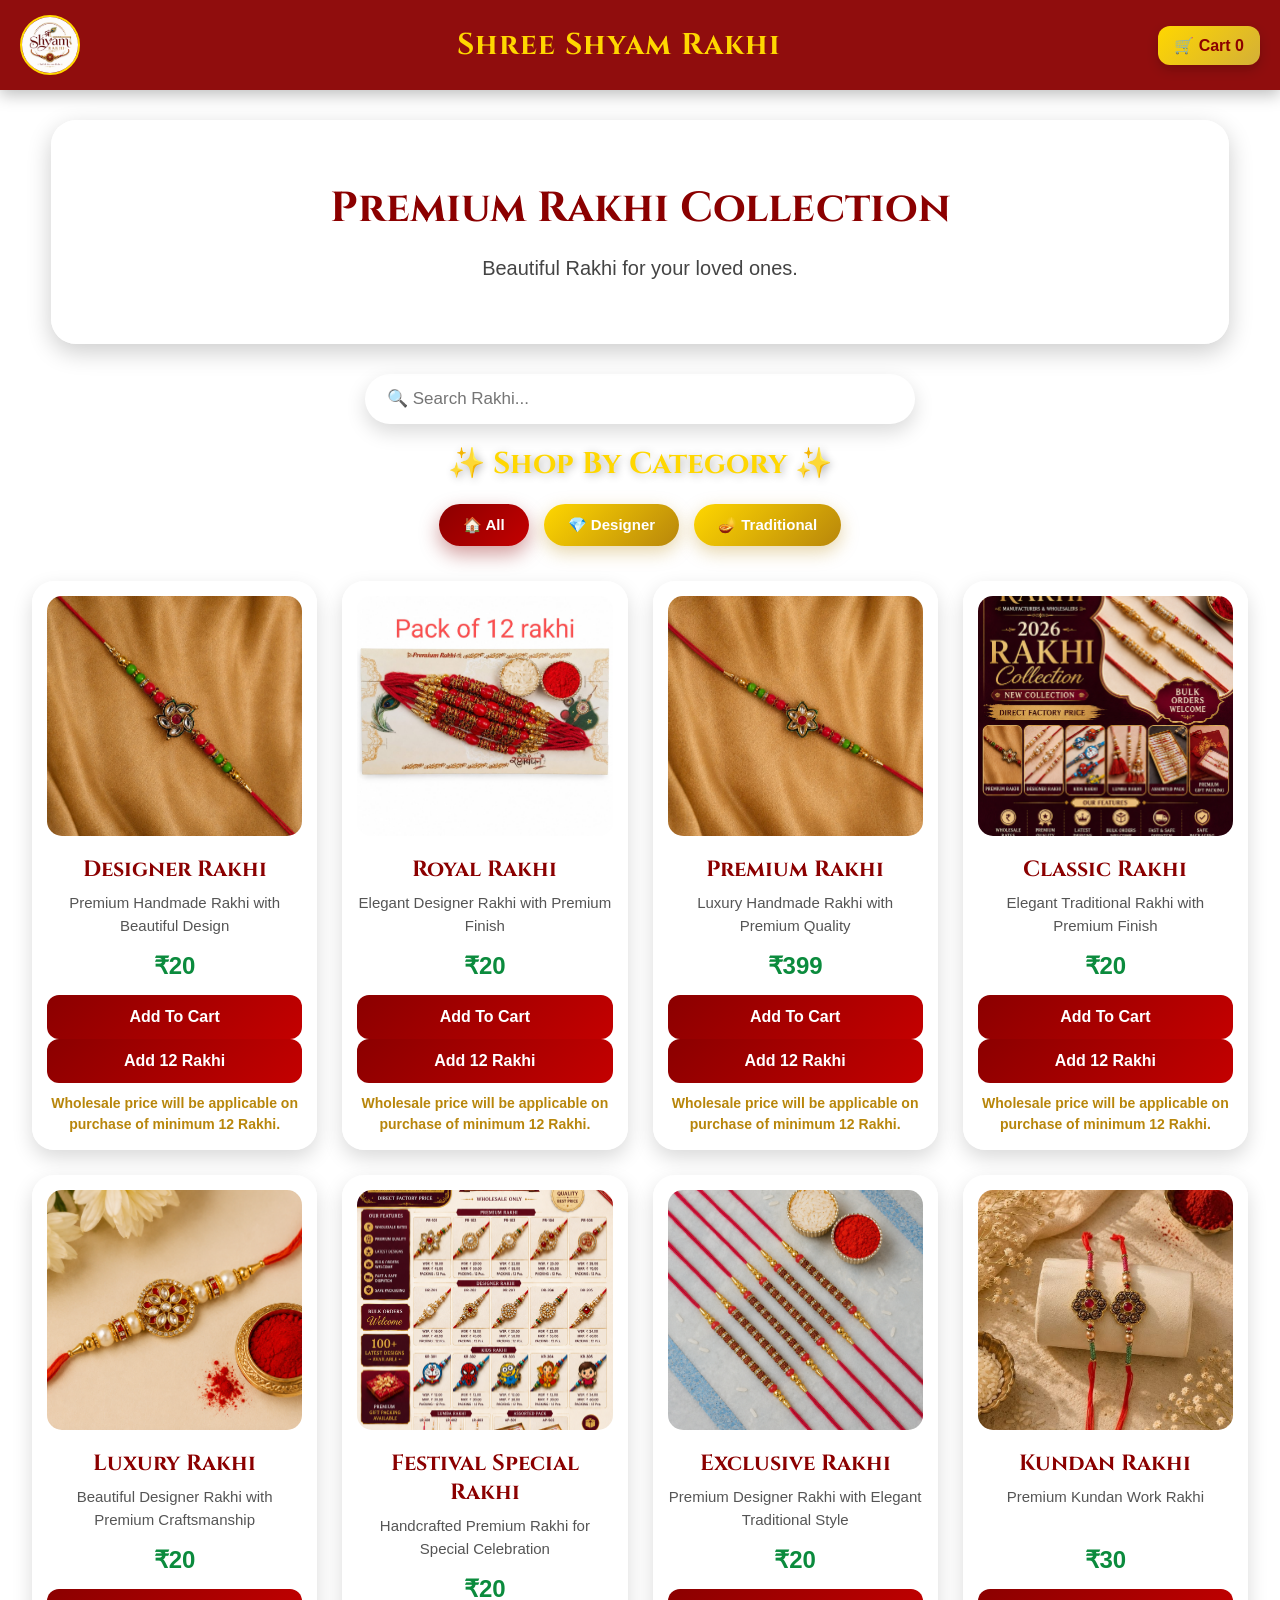
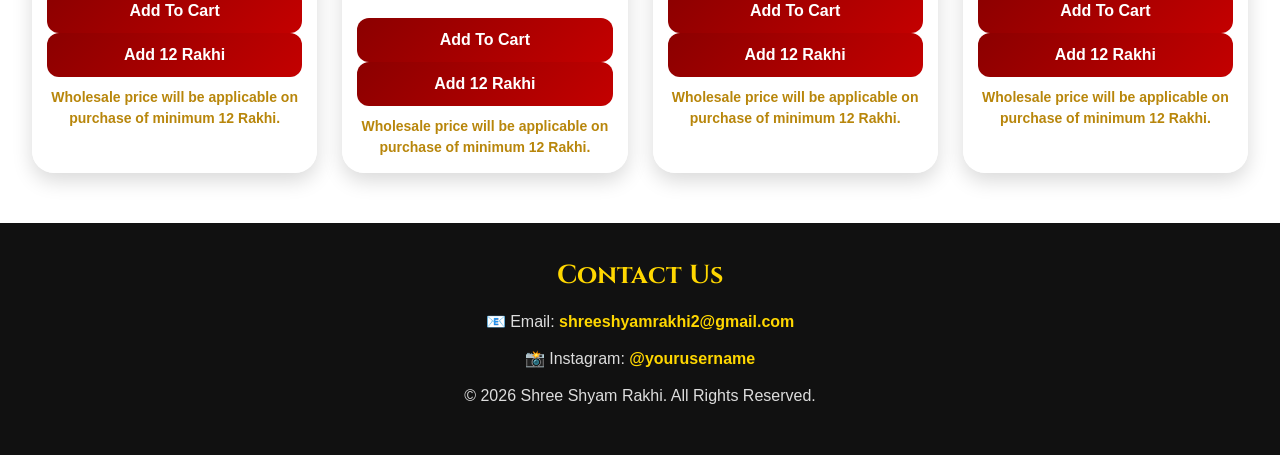
==== index.html @ b44d6405 "Update index.html" ====
<!DOCTYPE html>
<html lang="en">

<head>

<meta charset="UTF-8">
<meta name="viewport" content="width=device-width, initial-scale=1.0">

<title>Shree Shyam Rakhi</title>

<link rel="stylesheet" href="style.css">

<link href="https://fonts.googleapis.com/css2?family=Cinzel:wght@400;600;700&display=swap" rel="stylesheet">

</head>

<body>

<header>

<img class="logo" src="logo.png" alt="Logo">

<h1>Shree Shyam Rakhi</h1>

<a href="cart.html">
🛒 Cart <span id="cartCount">0</span>
</a>

</header>

<section class="hero">

<h2>Premium Rakhi Collection</h2>

<p>Beautiful Rakhi for your loved ones.</p>

</section>

<section class="search-section">

<input
type="text"
id="searchInput"
placeholder="🔍 Search Rakhi..."
onkeyup="searchProducts()"
>

</section>

<!-- CATEGORY MENU -->

<section class="category-section">

<h2 class="category-title">✨ Shop By Category ✨</h2>

<div class="category-buttons">

<button onclick="filterProducts('all')" class="active">
🏠 All
</button>

<button onclick="filterProducts('designer')">
💎 Designer
</button>

<button onclick="filterProducts('traditional')">
🪔 Traditional
</button>

</div>

</section>

<section id="products">

<!-- Product 1 -->

<div class="product" data-category="designer">

<a href="product.html?id=1">
<img src="rakhi1.jpg" alt="Designer Rakhi">
</a>

<h3>Designer Rakhi</h3>

<p>Premium Handmade Rakhi with Beautiful Design</p>

<h4>₹20</h4>

<button onclick="addToCart('Designer Rakhi',20,'rakhi1.jpg')">
Add To Cart
</button>

<button onclick="add12ToCart('Designer Rakhi',20,'rakhi1.jpg')">
Add 12 Rakhi
</button>

<p class="wholesale-text">
Wholesale price will be applicable on purchase of minimum 12 Rakhi.
</p>

</div>

<!-- Product 2 -->

<div class="product" data-category="designer">

<a href="product.html?id=2">
<img src="rakhi2.jpg" alt="Royal Rakhi">
</a>

<h3>Royal Rakhi</h3>

<p>Elegant Designer Rakhi with Premium Finish</p>

<h4>₹20</h4>

<button onclick="addToCart('Royal Rakhi',20,'rakhi2.jpg')">
Add To Cart
</button>

<button onclick="add12ToCart('Royal Rakhi',20,'rakhi2.jpg')">
Add 12 Rakhi
</button>

<p class="wholesale-text">
Wholesale price will be applicable on purchase of minimum 12 Rakhi.
</p>

</div>

<!-- Product 3 -->

<div class="product" data-category="designer">

<a href="product.html?id=3">
<img src="rakhi3.jpg" alt="Premium Rakhi">
</a>

<h3>Premium Rakhi</h3>

<p>Luxury Handmade Rakhi with Premium Quality</p>

<h4>₹399</h4>

<button onclick="addToCart('Premium Rakhi',399,'rakhi3.jpg')">
Add To Cart
</button>

<button onclick="add12ToCart('Premium Rakhi',399,'rakhi3.jpg')">
Add 12 Rakhi
</button>

<p class="wholesale-text">
Wholesale price will be applicable on purchase of minimum 12 Rakhi.
</p>

</div>

<!-- Product 4 -->

<div class="product" data-category="traditional">

<a href="product.html?id=4">
<img src="rakhi4.jpg" alt="Classic Rakhi">
</a>

<h3>Classic Rakhi</h3>

<p>Elegant Traditional Rakhi with Premium Finish</p>

<h4>₹20</h4>

<button onclick="addToCart('Classic Rakhi',20,'rakhi4.jpg')">
Add To Cart
</button>

<button onclick="add12ToCart('Classic Rakhi',20,'rakhi4.jpg')">
Add 12 Rakhi
</button>

<p class="wholesale-text">
Wholesale price will be applicable on purchase of minimum 12 Rakhi.
</p>

</div>
<!-- Product 5 -->

<div class="product" data-category="designer">

<a href="product.html?id=5">
<img src="rakhi5.jpg" alt="Luxury Rakhi">
</a>

<h3>Luxury Rakhi</h3>

<p>Beautiful Designer Rakhi with Premium Craftsmanship</p>

<h4>₹20</h4>

<button onclick="addToCart('Luxury Rakhi',20,'rakhi5.jpg')">
Add To Cart
</button>

<button onclick="add12ToCart('Luxury Rakhi',20,'rakhi5.jpg')">
Add 12 Rakhi
</button>

<p class="wholesale-text">
Wholesale price will be applicable on purchase of minimum 12 Rakhi.
</p>

</div>

<!-- Product 6 -->

<div class="product" data-category="designer">

<a href="product.html?id=6">
<img src="rakhi6.jpg" alt="Festival Special Rakhi">
</a>

<h3>Festival Special Rakhi</h3>

<p>Handcrafted Premium Rakhi for Special Celebration</p>

<h4>₹20</h4>

<button onclick="addToCart('Festival Special Rakhi',20,'rakhi6.jpg')">
Add To Cart
</button>

<button onclick="add12ToCart('Festival Special Rakhi',20,'rakhi6.jpg')">
Add 12 Rakhi
</button>

<p class="wholesale-text">
Wholesale price will be applicable on purchase of minimum 12 Rakhi.
</p>

</div>

<!-- Product 7 -->

<div class="product" data-category="designer">

<a href="product.html?id=7">
<img src="rakhi7.jpg" alt="Exclusive Rakhi">
</a>

<h3>Exclusive Rakhi</h3>

<p>Premium Designer Rakhi with Elegant Traditional Style</p>

<h4>₹20</h4>

<button onclick="addToCart('Exclusive Rakhi',20,'rakhi7.jpg')">
Add To Cart
</button>

<button onclick="add12ToCart('Exclusive Rakhi',20,'rakhi7.jpg')">
Add 12 Rakhi
</button>

<p class="wholesale-text">
Wholesale price will be applicable on purchase of minimum 12 Rakhi.
</p>

</div>

<!-- Product 8 -->

<div class="product" data-category="traditional">

<a href="product.html?id=14">
<img src="kundanrakhi.jpg" alt="Kundan Rakhi">
</a>

<h3>Kundan Rakhi</h3>

<p>Premium Kundan Work Rakhi</p>

<h4>₹30</h4>

<button onclick="addToCart('Kundan Rakhi',30,'kundanrakhi.jpg')">
Add To Cart
</button>

<button onclick="add12ToCart('Kundan Rakhi',30,'kundanrakhi.jpg')">
Add 12 Rakhi
</button>

<p class="wholesale-text">
Wholesale price will be applicable on purchase of minimum 12 Rakhi.
</p>

</div>

</section>

<script src="script.js"></script>

<button id="scrollTopBtn" onclick="scrollToTop()">
⬆
</button>

<footer>

<h3>Contact Us</h3>

<p>
📧 Email:
<a href="mailto:shreeshyamrakhi2@gmail.com">
shreeshyamrakhi2@gmail.com
</a>
</p>

<p>
📸 Instagram:
<a href="https://instagram.com/yourusername" target="_blank">
@yourusername
</a>
</p>

<p>
© 2026 Shree Shyam Rakhi. All Rights Reserved.
</p>

</footer>

</body>
</html>
---- style.css ----
/* ==========================================
   GOOGLE FONT & BODY
========================================== */

*{
    margin:0;
    padding:0;
    box-sizing:border-box;
}

html{
    scroll-behavior:smooth;
}

body{
    font-family:Arial, sans-serif;
    background:url("images/products/shyam_rakhi_background.png") no-repeat center center fixed;
    background-size:cover;
    color:#222;
}

/* ==========================================
   HEADER
========================================== */

header{
    display:flex;
    justify-content:space-between;
    align-items:center;
    padding:15px 20px;
    background:rgba(139,0,0,0.95);
    position: relative;
    top:0;
    z-index:1000;
    box-shadow:0 5px 15px rgba(0,0,0,.25);
}

.logo{
    width:60px;
    height:60px;
    border-radius:50%;
    object-fit:cover;
    border:2px solid #FFD700;
}

header h1{
    font-family:'Cinzel',serif;
    color:#FFD700;
    font-size:30px;
    letter-spacing:1px;
    text-align:center;
    flex:1;
}

header a{
    text-decoration:none;
    background:linear-gradient(135deg,#FFD700,#d4af37);
    color:#8B0000;
    padding:10px 16px;
    border-radius:12px;
    font-weight:bold;
    transition:.3s;
    box-shadow:0 5px 12px rgba(0,0,0,.2);
}

header a:hover{
    transform:translateY(-2px);
    background:linear-gradient(135deg,#ffe55c,#b8860b);
}

/* ==========================================
   HERO SECTION
========================================== */

.hero{
    width:92%;
    max-width:1200px;
    margin:30px auto;
    padding:60px 20px;
    text-align:center;
    background:rgba(255,255,255,.82);
    backdrop-filter:blur(8px);
    border-radius:25px;
    box-shadow:0 8px 25px rgba(0,0,0,.2);
}

.hero h2{
    font-family:'Cinzel',serif;
    font-size:42px;
    color:#8B0000;
    margin-bottom:15px;
}

.hero p{
    font-size:20px;
    color:#444;
    line-height:1.6;
}
/* ==========================================
   SEARCH BAR
========================================== */

.search-section{
    width:100%;
    display:flex;
    justify-content:center;
    margin:30px 0 20px;
    padding:0 15px;
}

#searchInput{
    width:100%;
    max-width:550px;
    padding:15px 22px;
    border:none;
    border-radius:50px;
    font-size:17px;
    outline:none;
    background:#fff;
    color:#333;
    box-shadow:0 8px 20px rgba(0,0,0,.15);
    transition:.3s;
}

#searchInput:focus{
    box-shadow:0 10px 25px rgba(184,134,11,.4);
    border:2px solid #b8860b;
}

/* ==========================================
   PREMIUM CATEGORY MENU
========================================== */

.category-section{
    width:100%;
    text-align:center;
    margin:15px auto 35px;
    padding:0 15px;
}

.category-title{
    font-family:'Cinzel',serif;
    color:#FFD700;
    font-size:30px;
    margin-bottom:20px;
    text-shadow:2px 2px 8px rgba(0,0,0,.3);
}

.category-buttons{
    display:flex;
    justify-content:center;
    flex-wrap:wrap;
    gap:15px;
}

.category-buttons button{

    padding:12px 24px;
    border:none;
    border-radius:40px;
    cursor:pointer;

    background:linear-gradient(135deg,#FFD700,#B8860B);

    color:#fff;
    font-size:15px;
    font-weight:bold;

    transition:.3s;

    box-shadow:0 6px 18px rgba(184,134,11,.35);

}

.category-buttons button:hover{

    transform:translateY(-4px) scale(1.05);

    background:linear-gradient(135deg,#ffcb05,#996515);

}

.category-buttons button.active{

    background:linear-gradient(135deg,#8B0000,#c40000);

    color:#fff;

    box-shadow:0 8px 20px rgba(139,0,0,.4);

}
/* ==========================================
   PRODUCTS SECTION
========================================== */

#products{
    width:95%;
    max-width:1400px;
    margin:0 auto 40px;
    display:grid;
    grid-template-columns:repeat(auto-fit,minmax(260px,1fr));
    gap:25px;
}

.product{
    background:rgba(255,255,255,.95);
    border-radius:22px;
    overflow:hidden;
    text-align:center;
    box-shadow:0 8px 20px rgba(0,0,0,.15);
    transition:.35s;
    padding:15px;
}

.product:hover{
    transform:translateY(-8px);
    box-shadow:0 15px 30px rgba(0,0,0,.25);
}

.product img{
    width:100%;
    height:240px;
    object-fit:cover;
    border-radius:15px;
    transition:.35s;
}

.product:hover img{
    transform:scale(1.05);
}

.product h3{
    margin:15px 0 8px;
    color:#8B0000;
    font-size:22px;
    font-family:'Cinzel',serif;
}

.product p{
    color:#555;
    font-size:15px;
    line-height:1.5;
    min-height:45px;
}

.product h4{
    margin:15px 0;
    color:#0b8b3d;
    font-size:24px;
    font-weight:bold;
}

.product button{
    width:100%;
    padding:13px;
    border:none;
    border-radius:12px;
    cursor:pointer;
    font-size:16px;
    font-weight:bold;
    color:#fff;
    background:linear-gradient(135deg,#8B0000,#c40000);
    transition:.3s;
}

.product button:hover{
    background:linear-gradient(135deg,#b30000,#ff1a1a);
    transform:scale(1.03);
}

/* ==========================================
   PRODUCT DETAILS PAGE
========================================== */

.product-detail{
    width:90%;
    max-width:950px;
    margin:35px auto;
    background:#fff;
    border-radius:22px;
    padding:30px;
    text-align:center;
    box-shadow:0 10px 25px rgba(0,0,0,.18);
}

.product-detail img{
    width:100%;
    max-width:380px;
    border-radius:18px;
    object-fit:cover;
}

.product-detail h2{
    margin:20px 0 10px;
    color:#8B0000;
    font-family:'Cinzel',serif;
}

.product-detail h3{
    color:#0b8b3d;
    font-size:28px;
    margin:12px 0;
}

.product-detail p{
    color:#555;
    line-height:1.7;
    font-size:17px;
}

.product-detail button{
    margin-top:20px;
    padding:14px 35px;
    border:none;
    border-radius:30px;
    cursor:pointer;
    color:#fff;
    font-size:17px;
    font-weight:bold;
    background:linear-gradient(135deg,#8B0000,#c40000);
    transition:.3s;
}

.product-detail button:hover{
    transform:translateY(-3px);
}
/* ==========================================
   CART PAGE
========================================== */

.cart-container{
    width:92%;
    max-width:950px;
    margin:35px auto;
    background:rgba(255,255,255,.96);
    border-radius:22px;
    padding:25px;
    box-shadow:0 10px 25px rgba(0,0,0,.18);
}

.cart-item{
    display:flex;
    align-items:center;
    gap:20px;
    padding:18px 0;
    border-bottom:1px solid #e5e5e5;
}

.cart-item:last-child{
    border-bottom:none;
}

.cart-image{
    width:100px;
    height:100px;
    object-fit:cover;
    border-radius:15px;
}

.cart-details{
    flex:1;
}

.cart-details h3{
    color:#8B0000;
    margin-bottom:8px;
    font-family:'Cinzel',serif;
}

.qty-box{
    display:flex;
    align-items:center;
    gap:10px;
    margin-top:12px;
}

.qty-box button{
    width:38px;
    height:38px;
    border:none;
    border-radius:50%;
    background:#8B0000;
    color:#fff;
    font-size:18px;
    cursor:pointer;
    transition:.3s;
}

.qty-box button:hover{
    background:#b30000;
}

.remove-btn{
    margin-top:12px;
    padding:10px 18px;
    border:none;
    border-radius:10px;
    background:#e53935;
    color:#fff;
    cursor:pointer;
    transition:.3s;
}

.remove-btn:hover{
    background:#c62828;
}

#totalPrice{
    text-align:right;
    margin-top:25px;
    color:#0b8b3d;
    font-size:28px;
    font-weight:bold;
}

.order-btn{
    width:100%;
    margin-top:20px;
    padding:15px;
    border:none;
    border-radius:30px;
    background:#25D366;
    color:#fff;
    font-size:18px;
    font-weight:bold;
    cursor:pointer;
    transition:.3s;
}

.order-btn:hover{
    background:#1ebc59;
}

/* ==========================================
   CUSTOMER DETAILS
========================================== */

.customer-details{
    width:92%;
    max-width:550px;
    margin:35px auto;
    background:#fff;
    padding:25px;
    border-radius:20px;
    box-shadow:0 10px 25px rgba(0,0,0,.15);
}

.customer-details h2{
    text-align:center;
    color:#8B0000;
    margin-bottom:20px;
}

.input-box{
    margin-bottom:18px;
}

.input-box label{
    display:block;
    margin-bottom:6px;
    font-weight:bold;
}

.input-box input,
.input-box textarea{
    width:100%;
    padding:12px;
    border:1px solid #ddd;
    border-radius:12px;
    outline:none;
    font-size:15px;
}

.input-box input:focus,
.input-box textarea:focus{
    border-color:#b8860b;
}

/* ==========================================
   REVIEW SECTION
========================================== */

.review-section{
    width:92%;
    max-width:900px;
    margin:35px auto;
    background:#fff;
    padding:25px;
    border-radius:20px;
    box-shadow:0 10px 25px rgba(0,0,0,.15);
}

.review-section h2{
    text-align:center;
    color:#8B0000;
    margin-bottom:20px;
}

.review-section input,
.review-section textarea,
.review-section select{
    width:100%;
    padding:12px;
    margin-bottom:15px;
    border:1px solid #ddd;
    border-radius:12px;
    font-size:15px;
}

.review-section textarea{
    resize:none;
    min-height:100px;
}

.review-section button{
    width:100%;
    padding:14px;
    border:none;
    border-radius:30px;
    background:linear-gradient(135deg,#b8860b,#d4af37);
    color:#fff;
    font-size:16px;
    font-weight:bold;
    cursor:pointer;
    transition:.3s;
}

.review-section button:hover{
    transform:translateY(-2px);
}

.review-card{
    margin-top:18px;
    padding:15px;
    background:#fafafa;
    border-left:5px solid #b8860b;
    border-radius:12px;
}

.review-card h4{
    margin-bottom:8px;
    color:#8B0000;
}
/* ==========================================
   SUCCESS PAGE
========================================== */

.success-container{
    min-height:100vh;
    display:flex;
    justify-content:center;
    align-items:center;
    padding:20px;
}

.success-card{
    width:90%;
    max-width:450px;
    background:#fff;
    padding:35px;
    border-radius:25px;
    text-align:center;
    box-shadow:0 10px 30px rgba(0,0,0,.18);
}

.check-icon{
    width:90px;
    height:90px;
    margin:auto;
    border-radius:50%;
    display:flex;
    justify-content:center;
    align-items:center;
    font-size:50px;
    background:#e8f5e9;
    color:#2e7d32;
}

.success-card h1{
    margin-top:20px;
    color:#8B0000;
    font-family:'Cinzel',serif;
}

.success-text{
    margin:15px 0;
    color:#555;
    line-height:1.6;
}

.home-btn{
    display:inline-block;
    margin-top:20px;
    padding:12px 28px;
    border-radius:30px;
    text-decoration:none;
    color:#fff;
    background:linear-gradient(135deg,#b8860b,#d4af37);
    font-weight:bold;
    transition:.3s;
}

.home-btn:hover{
    transform:translateY(-3px);
}

/* ==========================================
   SCROLL TO TOP BUTTON
========================================== */

#scrollTopBtn{
    display:none;
    position:fixed;
    bottom:25px;
    right:25px;
    width:60px;
    height:60px;
    border:none;
    border-radius:50%;
    background:linear-gradient(135deg,#8B0000,#c40000);
    color:#fff;
    font-size:28px;
    cursor:pointer;
    z-index:9999;
    box-shadow:0 8px 20px rgba(0,0,0,.3);
    transition:.3s;
}

#scrollTopBtn:hover{
    transform:scale(1.1);
}

/* ==========================================
   FOOTER
========================================== */

footer{
    margin-top:50px;
    padding:35px 20px;
    text-align:center;
    background:#111;
    color:#fff;
}

footer h3{
    color:#FFD700;
    font-size:26px;
    margin-bottom:15px;
    font-family:'Cinzel',serif;
}

footer p{
    margin:10px 0;
    color:#ddd;
    line-height:1.7;
}

footer a{
    color:#FFD700;
    text-decoration:none;
    font-weight:bold;
}

footer a:hover{
    text-decoration:underline;
}
/* ==========================================
   RESPONSIVE DESIGN
========================================== */

@media (max-width:992px){

header{
    flex-wrap:wrap;
    gap:15px;
    justify-content:center;
}

header h1{
    font-size:26px;
    text-align:center;
}

.hero h2{
    font-size:34px;
}

.hero p{
    font-size:18px;
}

#products{
    grid-template-columns:repeat(2,1fr);
}

.product img{
    height:210px;
}

.category-buttons button{
    padding:12px 20px;
}

}

@media (max-width:768px){

.logo{
    width:55px;
    height:55px;
}

header h1{
    font-size:22px;
}

header a{
    width:100%;
    text-align:center;
}

.hero{
    padding:40px 15px;
}

.hero h2{
    font-size:28px;
}

.hero p{
    font-size:16px;
}

#searchInput{
    width:100%;
    font-size:16px;
}

.category-title{
    font-size:24px;
}

.category-buttons{
    gap:10px;
}

.category-buttons button{
    width:48%;
}

#products{
    grid-template-columns:1fr;
}

.product img{
    height:240px;
}

.product-detail{
    width:95%;
    padding:20px;
}

.product-detail img{
    max-width:100%;
}

.cart-item{
    flex-direction:column;
    text-align:center;
}

.cart-image{
    width:140px;
    height:140px;
}

.qty-box{
    justify-content:center;
}

#totalPrice{
    text-align:center;
}

.customer-details,
.review-section,
.cart-container{
    width:95%;
}

}

@media (max-width:480px){

header{
    padding:12px;
}

header h1{
    font-size:20px;
}

.hero h2{
    font-size:24px;
}

.hero p{
    font-size:15px;
}

.category-buttons button{
    width:100%;
}

.product h3{
    font-size:19px;
}

.product h4{
    font-size:22px;
}

.product button{
    font-size:15px;
}

footer h3{
    font-size:22px;
}

footer p{
    font-size:14px;
}

#scrollTopBtn{
    width:55px;
    height:55px;
    font-size:24px;
    right:18px;
    bottom:18px;
}

}
.wholesale-text{
    color:#b8860b !important;
    font-size:14px !important;
    margin-top:10px;
    min-height:auto !important;
    font-weight:600;
}
.wholesale-banner{

    margin-top:20px;
    padding:15px;
    background:linear-gradient(135deg,#FFD700,#b8860b);
    color:#8B0000;
    border-radius:15px;
    font-size:18px;
    font-weight:bold;
    box-shadow:0 5px 15px rgba(0,0,0,.15);

}
/* ==========================================
   END OF CSS
========================================== */
.order-banner{
    width:90%;
    margin:20px auto;
    padding:15px;
    text-align:center;
    background:linear-gradient(135deg,#8b0000,#d4af37);
    color:white;
    border-radius:15px;
    box-shadow:0 5px 15px rgba(0,0,0,0.3);
}

.order-banner h3{
    margin:5px 0;
    font-size:22px;
    font-family:Cinzel,serif;
}

.order-banner p{
    margin:8px 0;
    font-size:18px;
    font-weight:500;
}
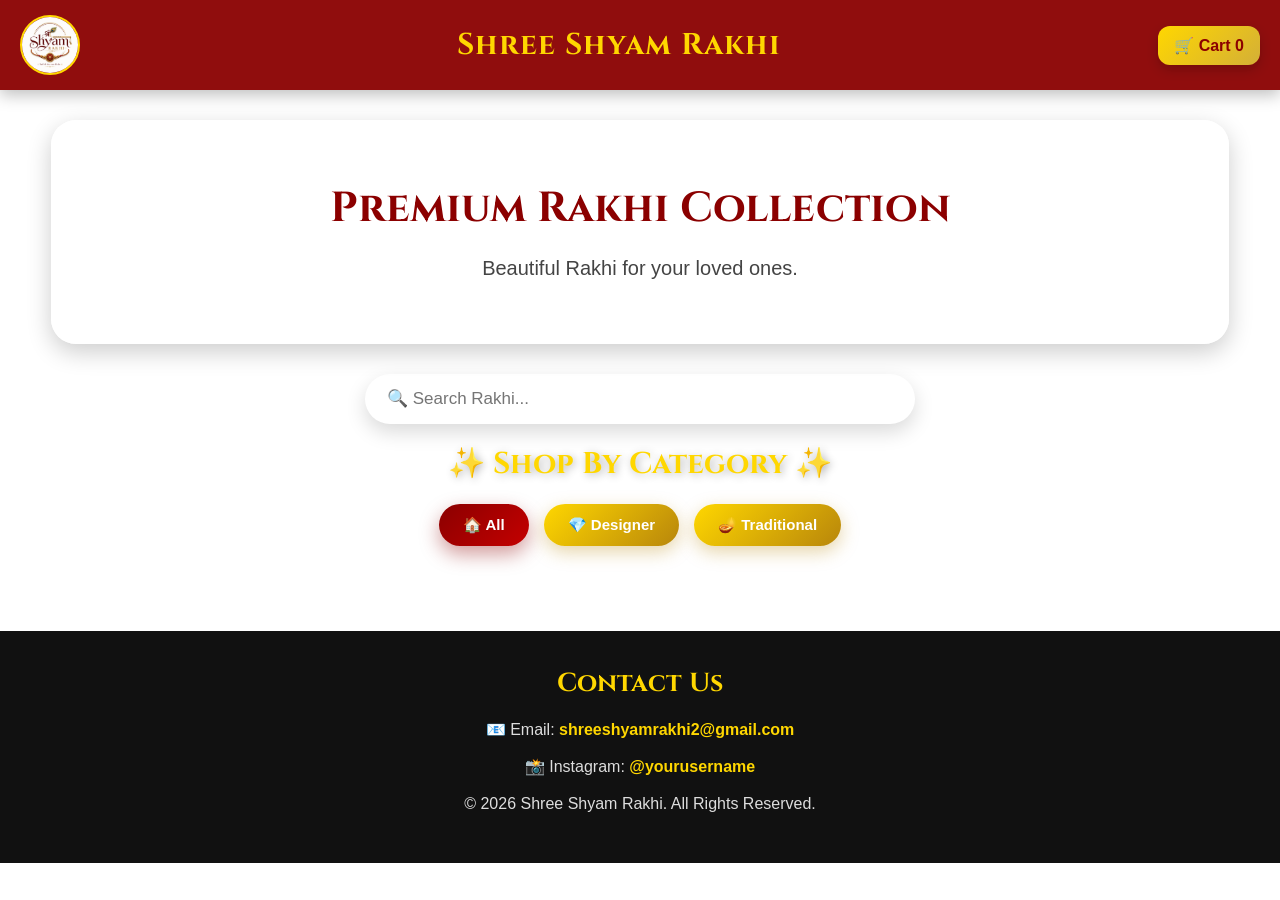
==== commit 34f1d150: "Update index.html" ====
--- a/index.html
+++ b/index.html
@@ -73,229 +73,6 @@
 
 <section id="products">
 
-<!-- Product 1 -->
-
-<div class="product" data-category="designer">
-
-<a href="product.html?id=1">
-<img src="rakhi1.jpg" alt="Designer Rakhi">
-</a>
-
-<h3>Designer Rakhi</h3>
-
-<p>Premium Handmade Rakhi with Beautiful Design</p>
-
-<h4>₹20</h4>
-
-<button onclick="addToCart('Designer Rakhi',20,'rakhi1.jpg')">
-Add To Cart
-</button>
-
-<button onclick="add12ToCart('Designer Rakhi',20,'rakhi1.jpg')">
-Add 12 Rakhi
-</button>
-
-<p class="wholesale-text">
-Wholesale price will be applicable on purchase of minimum 12 Rakhi.
-</p>
-
-</div>
-
-<!-- Product 2 -->
-
-<div class="product" data-category="designer">
-
-<a href="product.html?id=2">
-<img src="rakhi2.jpg" alt="Royal Rakhi">
-</a>
-
-<h3>Royal Rakhi</h3>
-
-<p>Elegant Designer Rakhi with Premium Finish</p>
-
-<h4>₹20</h4>
-
-<button onclick="addToCart('Royal Rakhi',20,'rakhi2.jpg')">
-Add To Cart
-</button>
-
-<button onclick="add12ToCart('Royal Rakhi',20,'rakhi2.jpg')">
-Add 12 Rakhi
-</button>
-
-<p class="wholesale-text">
-Wholesale price will be applicable on purchase of minimum 12 Rakhi.
-</p>
-
-</div>
-
-<!-- Product 3 -->
-
-<div class="product" data-category="designer">
-
-<a href="product.html?id=3">
-<img src="rakhi3.jpg" alt="Premium Rakhi">
-</a>
-
-<h3>Premium Rakhi</h3>
-
-<p>Luxury Handmade Rakhi with Premium Quality</p>
-
-<h4>₹399</h4>
-
-<button onclick="addToCart('Premium Rakhi',399,'rakhi3.jpg')">
-Add To Cart
-</button>
-
-<button onclick="add12ToCart('Premium Rakhi',399,'rakhi3.jpg')">
-Add 12 Rakhi
-</button>
-
-<p class="wholesale-text">
-Wholesale price will be applicable on purchase of minimum 12 Rakhi.
-</p>
-
-</div>
-
-<!-- Product 4 -->
-
-<div class="product" data-category="traditional">
-
-<a href="product.html?id=4">
-<img src="rakhi4.jpg" alt="Classic Rakhi">
-</a>
-
-<h3>Classic Rakhi</h3>
-
-<p>Elegant Traditional Rakhi with Premium Finish</p>
-
-<h4>₹20</h4>
-
-<button onclick="addToCart('Classic Rakhi',20,'rakhi4.jpg')">
-Add To Cart
-</button>
-
-<button onclick="add12ToCart('Classic Rakhi',20,'rakhi4.jpg')">
-Add 12 Rakhi
-</button>
-
-<p class="wholesale-text">
-Wholesale price will be applicable on purchase of minimum 12 Rakhi.
-</p>
-
-</div>
-<!-- Product 5 -->
-
-<div class="product" data-category="designer">
-
-<a href="product.html?id=5">
-<img src="rakhi5.jpg" alt="Luxury Rakhi">
-</a>
-
-<h3>Luxury Rakhi</h3>
-
-<p>Beautiful Designer Rakhi with Premium Craftsmanship</p>
-
-<h4>₹20</h4>
-
-<button onclick="addToCart('Luxury Rakhi',20,'rakhi5.jpg')">
-Add To Cart
-</button>
-
-<button onclick="add12ToCart('Luxury Rakhi',20,'rakhi5.jpg')">
-Add 12 Rakhi
-</button>
-
-<p class="wholesale-text">
-Wholesale price will be applicable on purchase of minimum 12 Rakhi.
-</p>
-
-</div>
-
-<!-- Product 6 -->
-
-<div class="product" data-category="designer">
-
-<a href="product.html?id=6">
-<img src="rakhi6.jpg" alt="Festival Special Rakhi">
-</a>
-
-<h3>Festival Special Rakhi</h3>
-
-<p>Handcrafted Premium Rakhi for Special Celebration</p>
-
-<h4>₹20</h4>
-
-<button onclick="addToCart('Festival Special Rakhi',20,'rakhi6.jpg')">
-Add To Cart
-</button>
-
-<button onclick="add12ToCart('Festival Special Rakhi',20,'rakhi6.jpg')">
-Add 12 Rakhi
-</button>
-
-<p class="wholesale-text">
-Wholesale price will be applicable on purchase of minimum 12 Rakhi.
-</p>
-
-</div>
-
-<!-- Product 7 -->
-
-<div class="product" data-category="designer">
-
-<a href="product.html?id=7">
-<img src="rakhi7.jpg" alt="Exclusive Rakhi">
-</a>
-
-<h3>Exclusive Rakhi</h3>
-
-<p>Premium Designer Rakhi with Elegant Traditional Style</p>
-
-<h4>₹20</h4>
-
-<button onclick="addToCart('Exclusive Rakhi',20,'rakhi7.jpg')">
-Add To Cart
-</button>
-
-<button onclick="add12ToCart('Exclusive Rakhi',20,'rakhi7.jpg')">
-Add 12 Rakhi
-</button>
-
-<p class="wholesale-text">
-Wholesale price will be applicable on purchase of minimum 12 Rakhi.
-</p>
-
-</div>
-
-<!-- Product 8 -->
-
-<div class="product" data-category="traditional">
-
-<a href="product.html?id=14">
-<img src="kundanrakhi.jpg" alt="Kundan Rakhi">
-</a>
-
-<h3>Kundan Rakhi</h3>
-
-<p>Premium Kundan Work Rakhi</p>
-
-<h4>₹30</h4>
-
-<button onclick="addToCart('Kundan Rakhi',30,'kundanrakhi.jpg')">
-Add To Cart
-</button>
-
-<button onclick="add12ToCart('Kundan Rakhi',30,'kundanrakhi.jpg')">
-Add 12 Rakhi
-</button>
-
-<p class="wholesale-text">
-Wholesale price will be applicable on purchase of minimum 12 Rakhi.
-</p>
-
-</div>
-
 </section>
 
 <script src="script.js"></script>
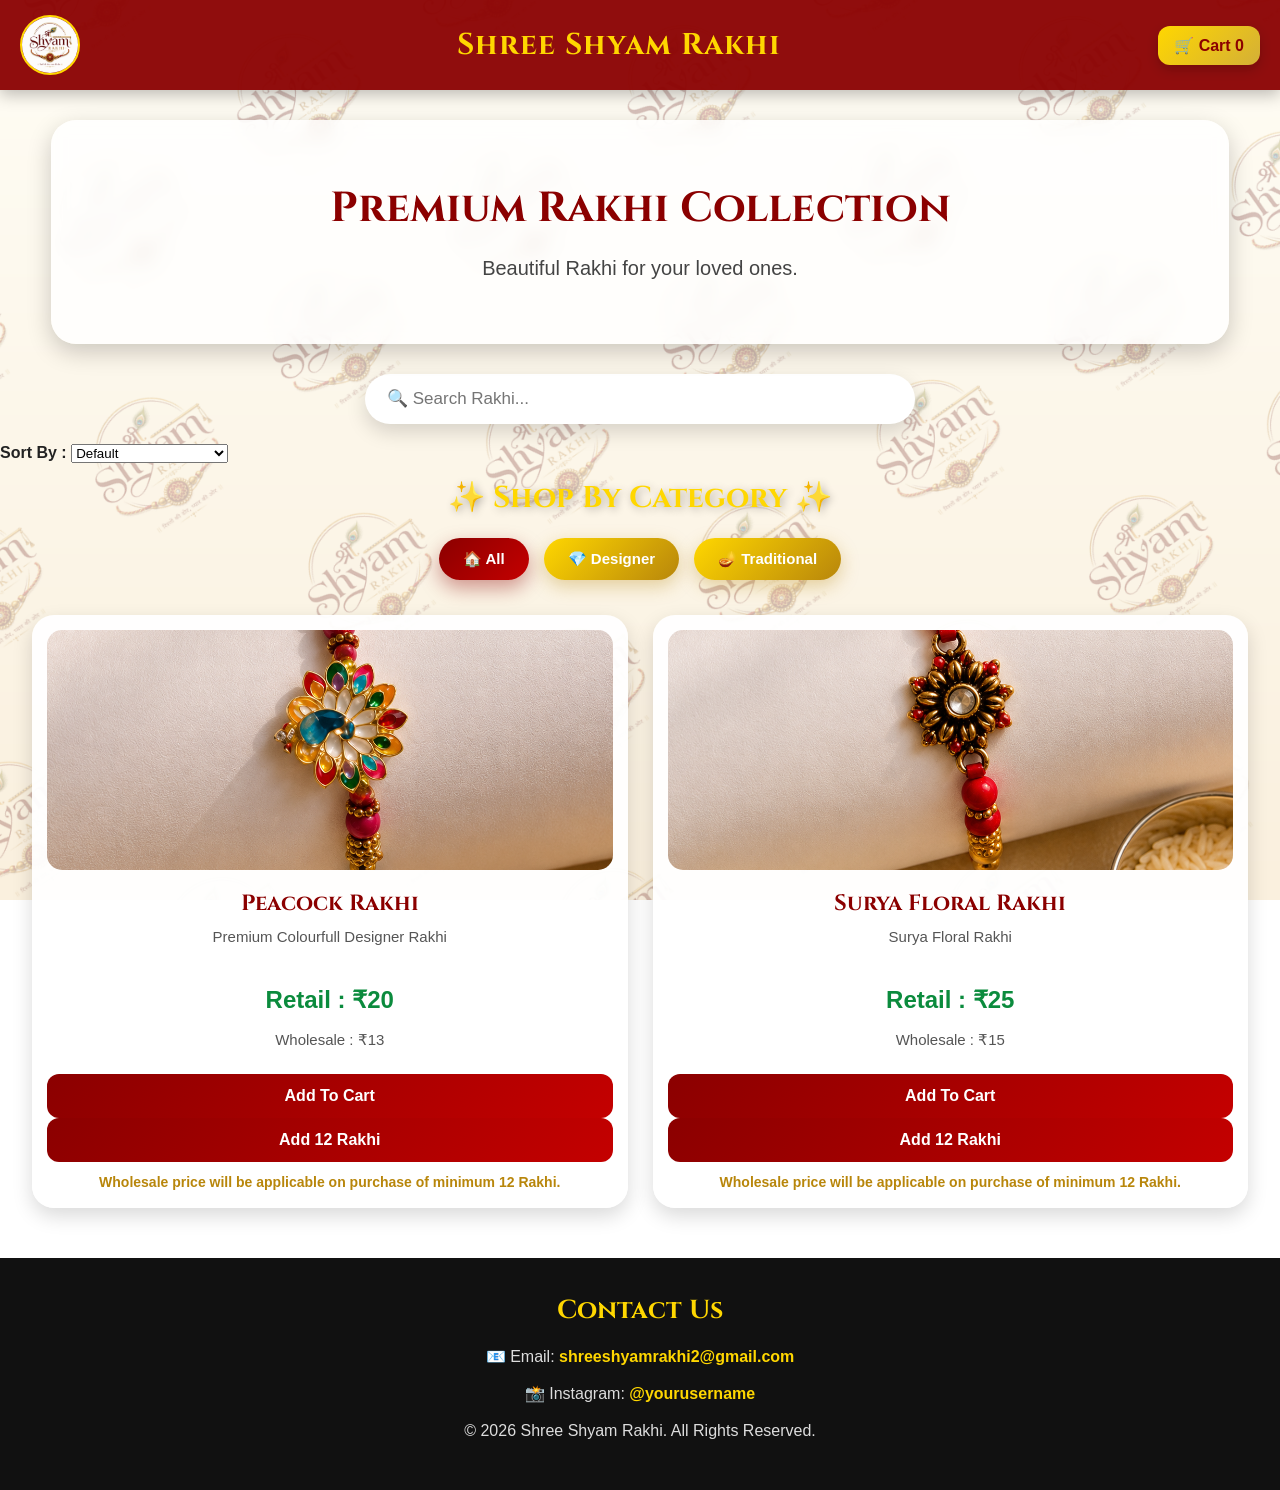
==== commit a19c8b5e: "Update index.html" ====
--- a/index.html
+++ b/index.html
@@ -47,6 +47,45 @@
 
 </section>
 
+<!-- SORT BY -->
+
+<section class="sort-section">
+
+<label for="sortSelect"><b>Sort By :</b></label>
+
+<select id="sortSelect" onchange="sortProducts()">
+
+<option value="default">Default</option>
+
+<option value="priceLow">
+💰 Price : Low → High
+</option>
+
+<option value="priceHigh">
+💰 Price : High → Low
+</option>
+
+<option value="nameAZ">
+🔤 Name : A → Z
+</option>
+
+<option value="nameZA">
+🔤 Name : Z → A
+</option>
+
+<option value="newest">
+🆕 Newest First
+</option>
+
+<option value="oldest">
+📅 Oldest First
+</option>
+
+</select>
+
+</section>
+
+
 <!-- CATEGORY MENU -->
 
 <section class="category-section">
@@ -71,11 +110,13 @@
 
 </section>
 
+<!-- PRODUCTS WILL LOAD FROM FIREBASE -->
+
 <section id="products">
 
 </section>
 
-<script src="script.js"></script>
+<script type="module" src="script.js"></script>
 
 <button id="scrollTopBtn" onclick="scrollToTop()">
 ⬆
--- a/style.css
+++ b/style.css
@@ -14,7 +14,7 @@
 
 body{
     font-family:Arial, sans-serif;
-    background:url("images/products/shyam_rakhi_background.png") no-repeat center center fixed;
+    background:url("shyam_rakhi_background.png") no-repeat center center fixed;
     background-size:cover;
     color:#222;
 }
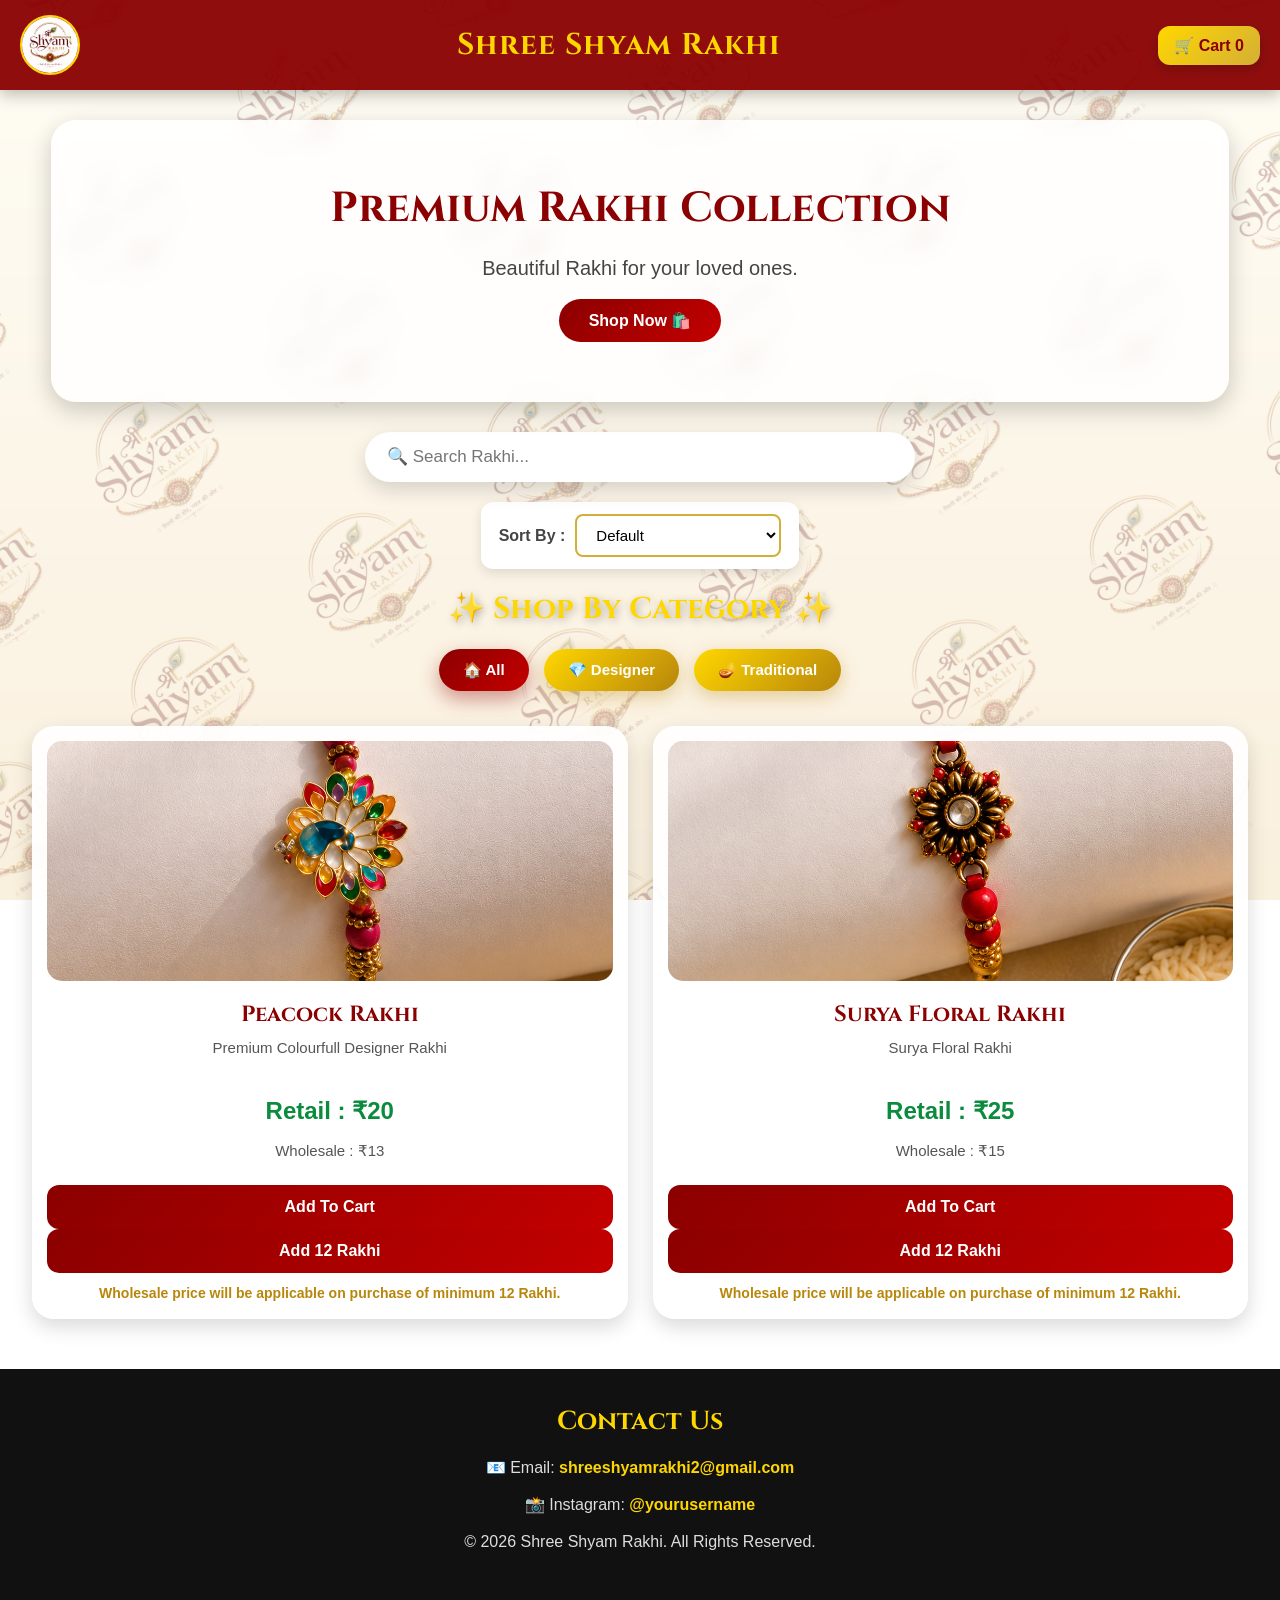
==== commit cdfef6a7: "Update index.html" ====
--- a/index.html
+++ b/index.html
@@ -29,11 +29,11 @@
 </header>
 
 <section class="hero">
-
-<h2>Premium Rakhi Collection</h2>
-
-<p>Beautiful Rakhi for your loved ones.</p>
-
+    <h2>Premium Rakhi Collection</h2>
+    <p>Beautiful Rakhi for your loved ones.</p>
+    <a href="#products" style="display:inline-block; margin-top:15px; padding:12px 30px; background:linear-gradient(135deg,#8B0000,#c40000); color:#fff; border-radius:30px; text-decoration:none; font-weight:bold;">
+        Shop Now 🛍️
+    </a>
 </section>
 
 <section class="search-section">
--- a/style.css
+++ b/style.css
@@ -885,4 +885,169 @@
     margin:8px 0;
     font-size:18px;
     font-weight:500;
+}
+/* =======================
+   SORT SECTION
+======================= */
+
+.sort-section{
+
+display:flex;
+justify-content:center;
+align-items:center;
+gap:10px;
+
+margin:20px auto;
+
+padding:12px 18px;
+
+width:fit-content;
+
+background:#fff;
+
+border-radius:12px;
+
+box-shadow:0 4px 12px rgba(0,0,0,0.12);
+
+}
+
+.sort-section label{
+
+font-weight:bold;
+
+font-size:16px;
+
+color:#444;
+
+}
+
+.sort-section select{
+
+padding:10px 15px;
+
+font-size:15px;
+
+border:2px solid #d4af37;
+
+border-radius:8px;
+
+background:white;
+
+cursor:pointer;
+
+outline:none;
+
+transition:0.3s;
+
+}
+
+.sort-section select:hover{
+
+border-color:#b8860b;
+
+}
+
+.sort-section select:focus{
+
+box-shadow:0 0 8px rgba(212,175,55,.5);
+
+}
+/* =======================
+   SHARE BUTTON
+======================= */
+
+#shareBtn{
+
+width:100%;
+
+margin-top:12px;
+
+padding:14px;
+
+background:#25D366;
+
+color:#fff;
+
+border:none;
+
+border-radius:10px;
+
+font-size:16px;
+
+font-weight:bold;
+
+cursor:pointer;
+
+transition:.3s;
+
+}
+
+#shareBtn:hover{
+
+background:#1ebe5d;
+
+transform:translateY(-2px);
+
+box-shadow:0 6px 16px rgba(37,211,102,.35);
+
+}
+
+#shareBtn:active{
+
+transform:scale(.98);
+
+}
+#copyBtn{
+
+width:100%;
+
+margin-top:10px;
+
+padding:14px;
+
+background:#444;
+
+color:#fff;
+
+border:none;
+
+border-radius:10px;
+
+font-size:16px;
+
+font-weight:bold;
+
+cursor:pointer;
+
+transition:.3s;
+
+}
+
+#copyBtn:hover{
+
+background:#222;
+
+}
+
+/* =======================
+   TOAST MESSAGE
+======================= */
+
+.toast{
+    position: fixed;
+    bottom: 25px;
+    left: 50%;
+    transform: translateX(-50%);
+    background: #222;
+    color: #fff;
+    padding: 12px 20px;
+    border-radius: 30px;
+    opacity: 0;
+    transition: .3s;
+    z-index: 9999;
+}
+
+.toast.show{
+    opacity: 1;
+    bottom: 45px;
 }
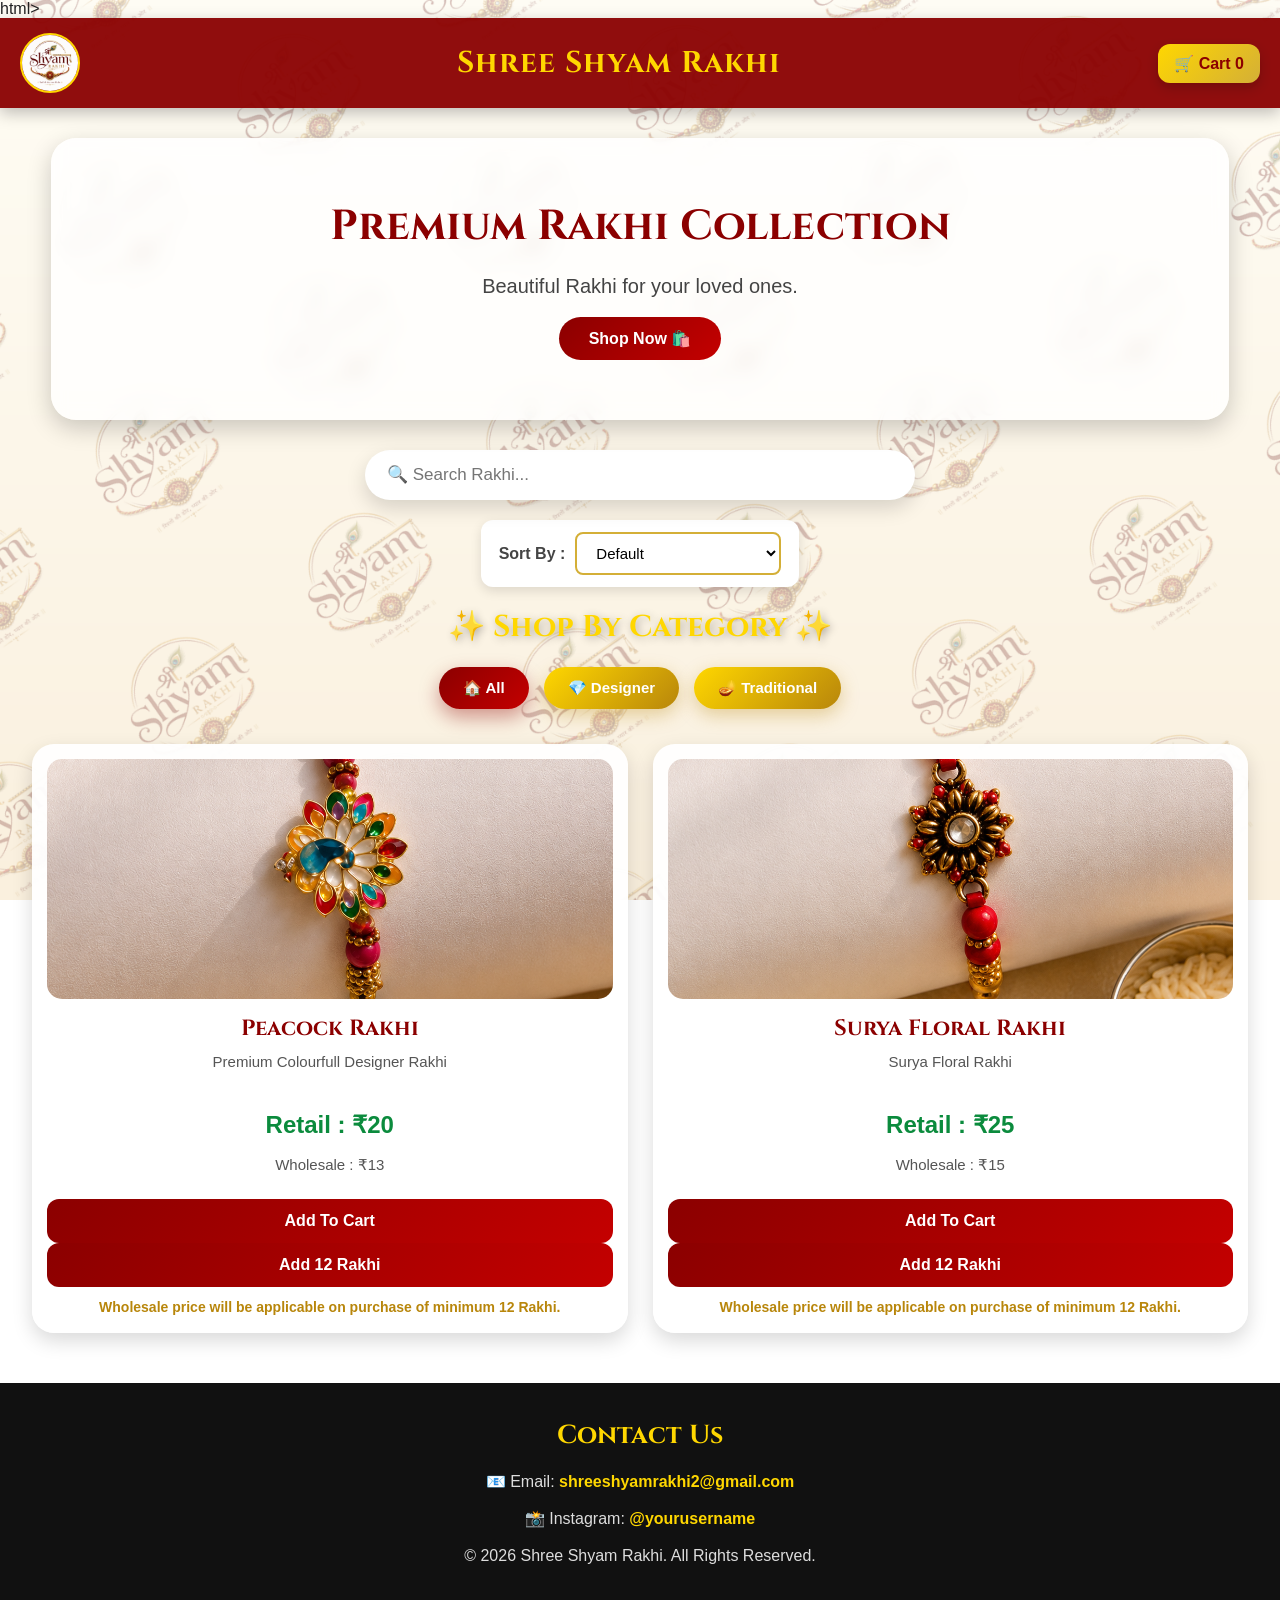
==== commit 4440c4a0: "Update index.html" ====
--- a/index.html
+++ b/index.html
@@ -1,4 +1,4 @@
-<!DOCTYPE html>
+html>
 <html lang="en">
 
 <head>
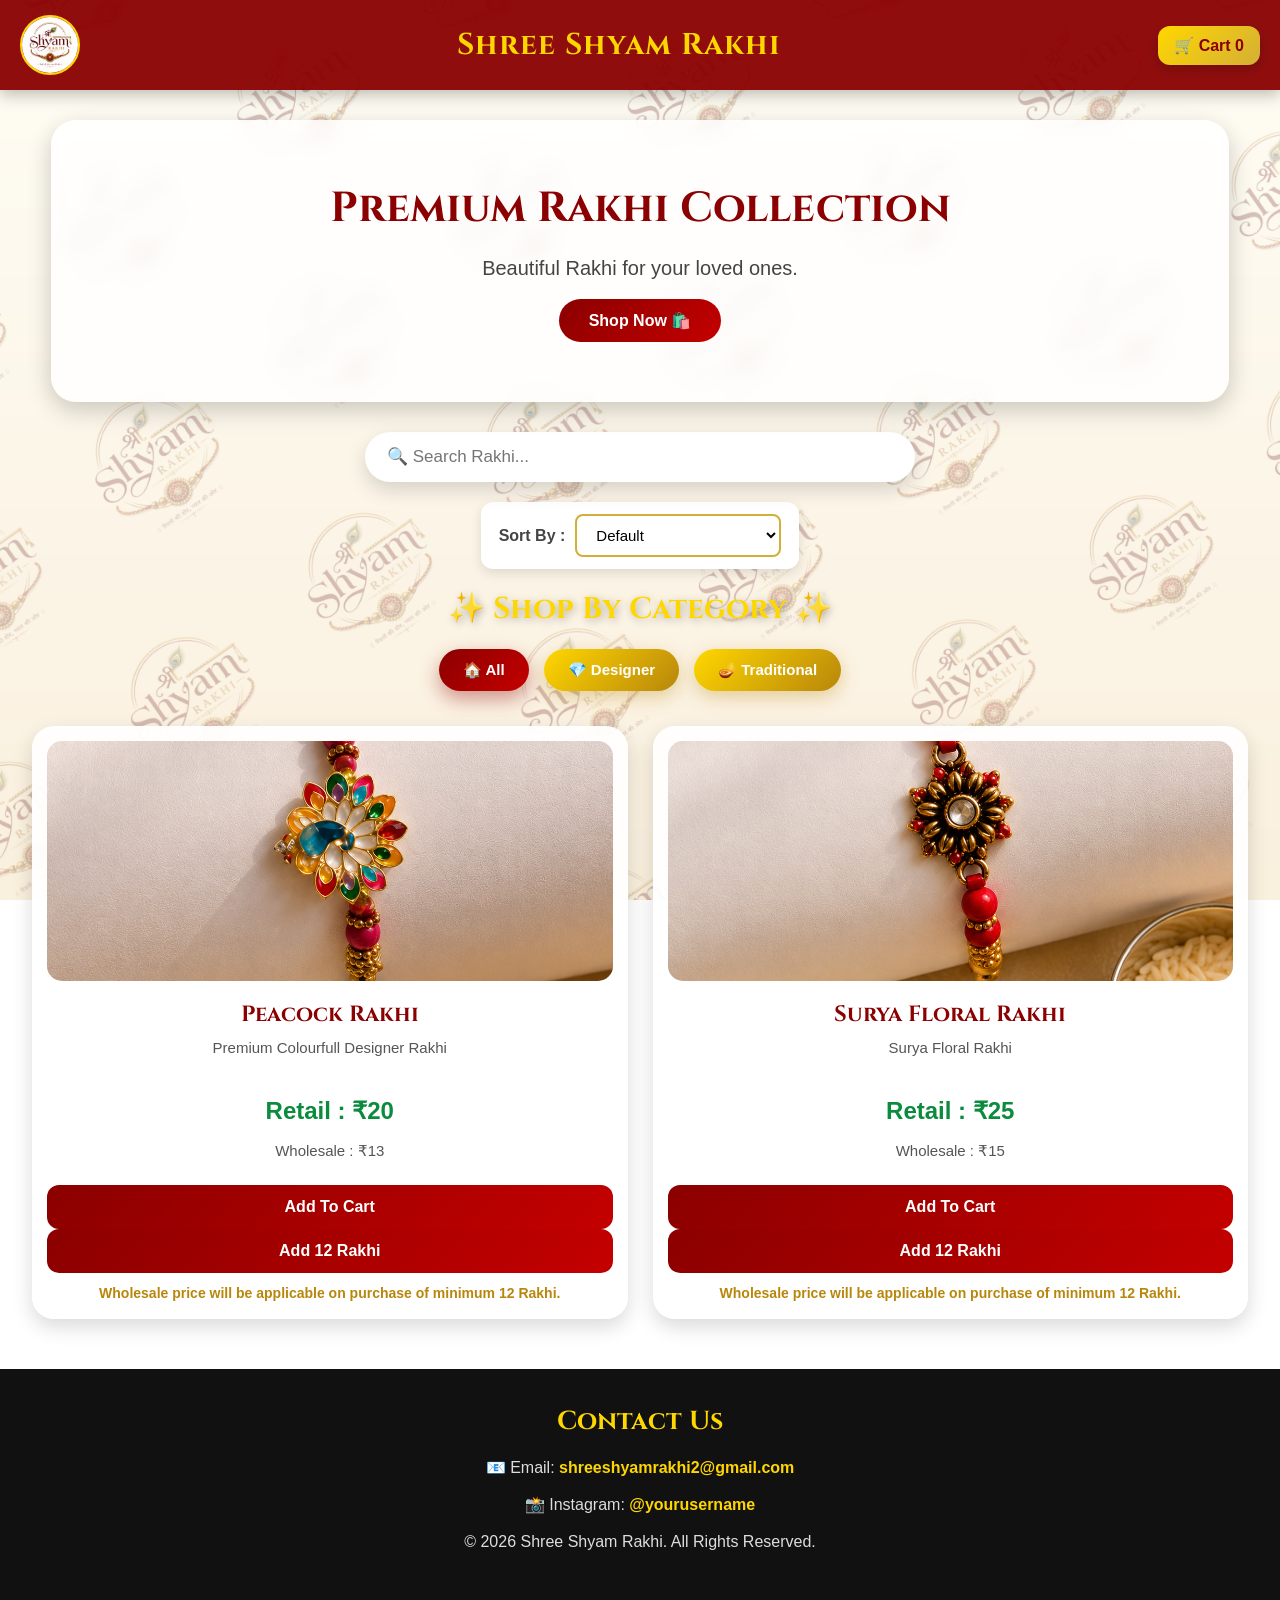
==== commit 675051ed: "Update index.html" ====
--- a/index.html
+++ b/index.html
@@ -1,4 +1,4 @@
-html>
+<!DOCTYPEhtml>
 <html lang="en">
 
 <head>
